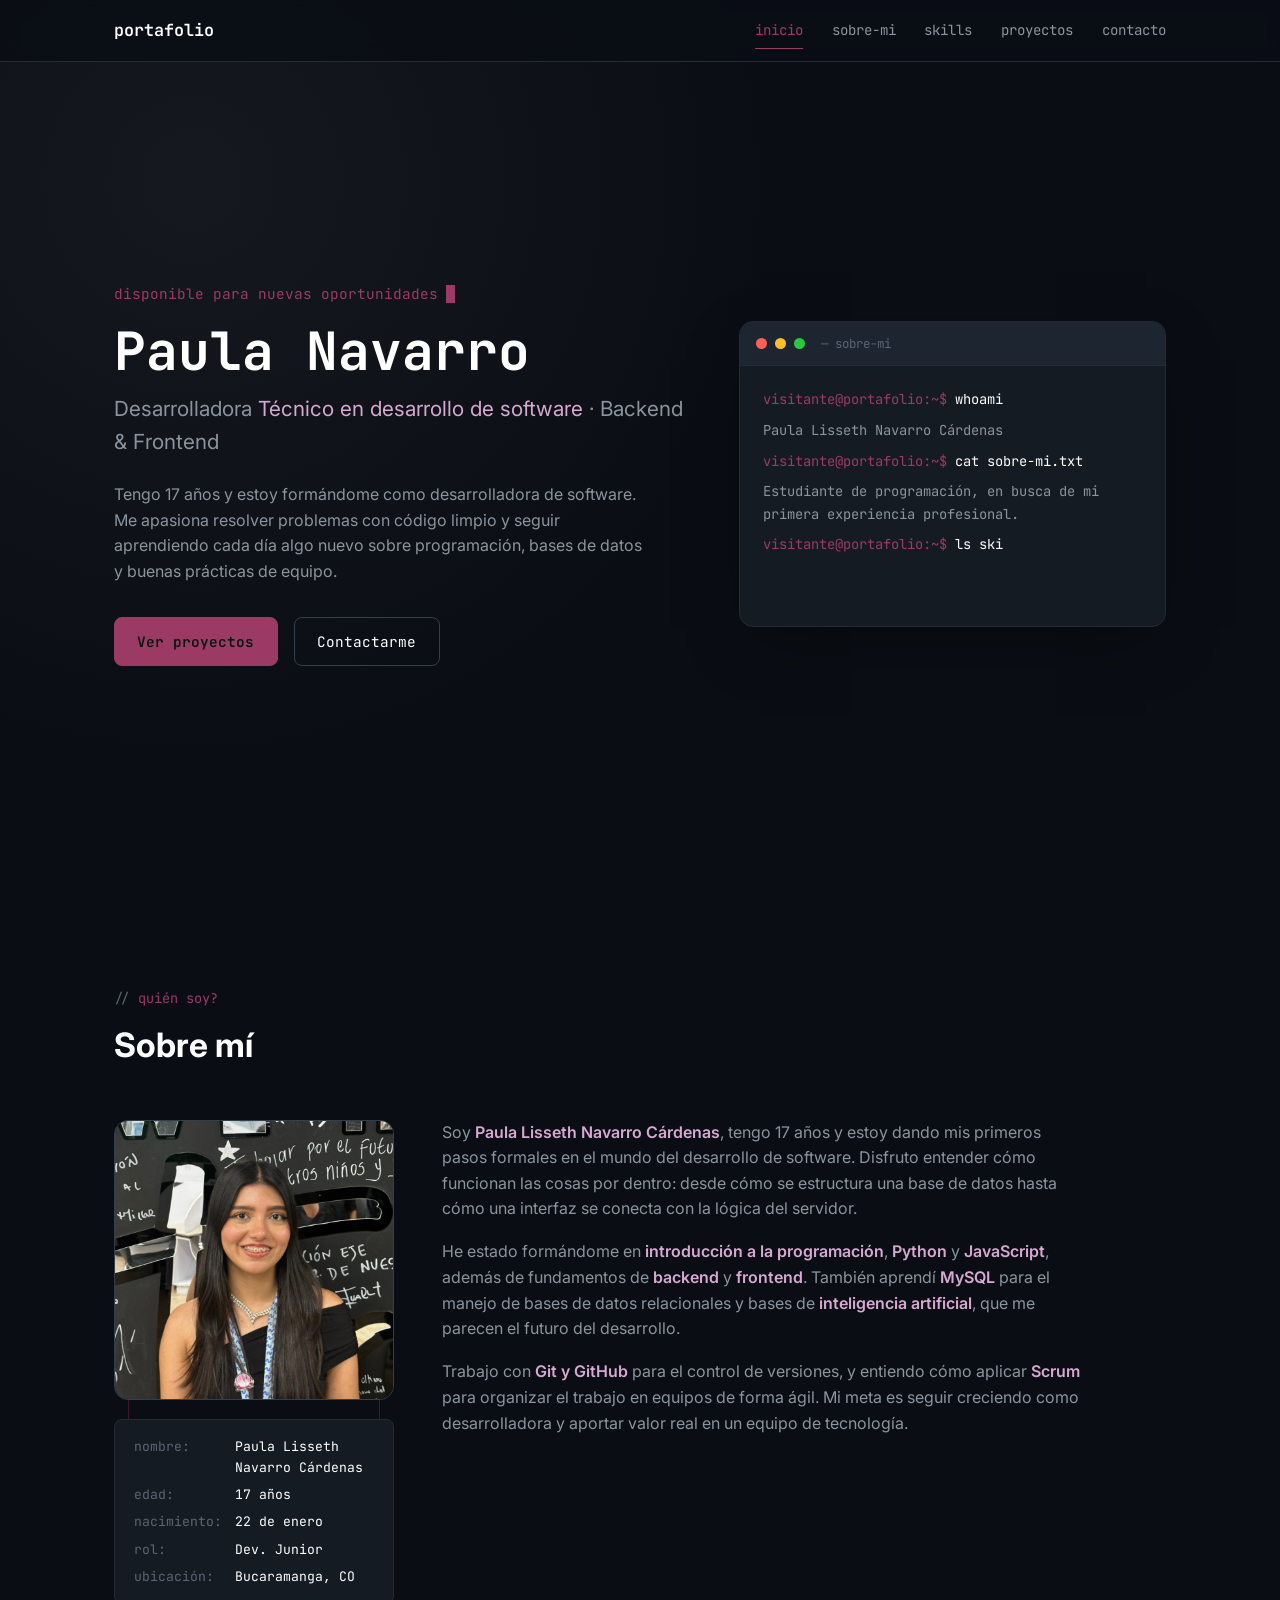
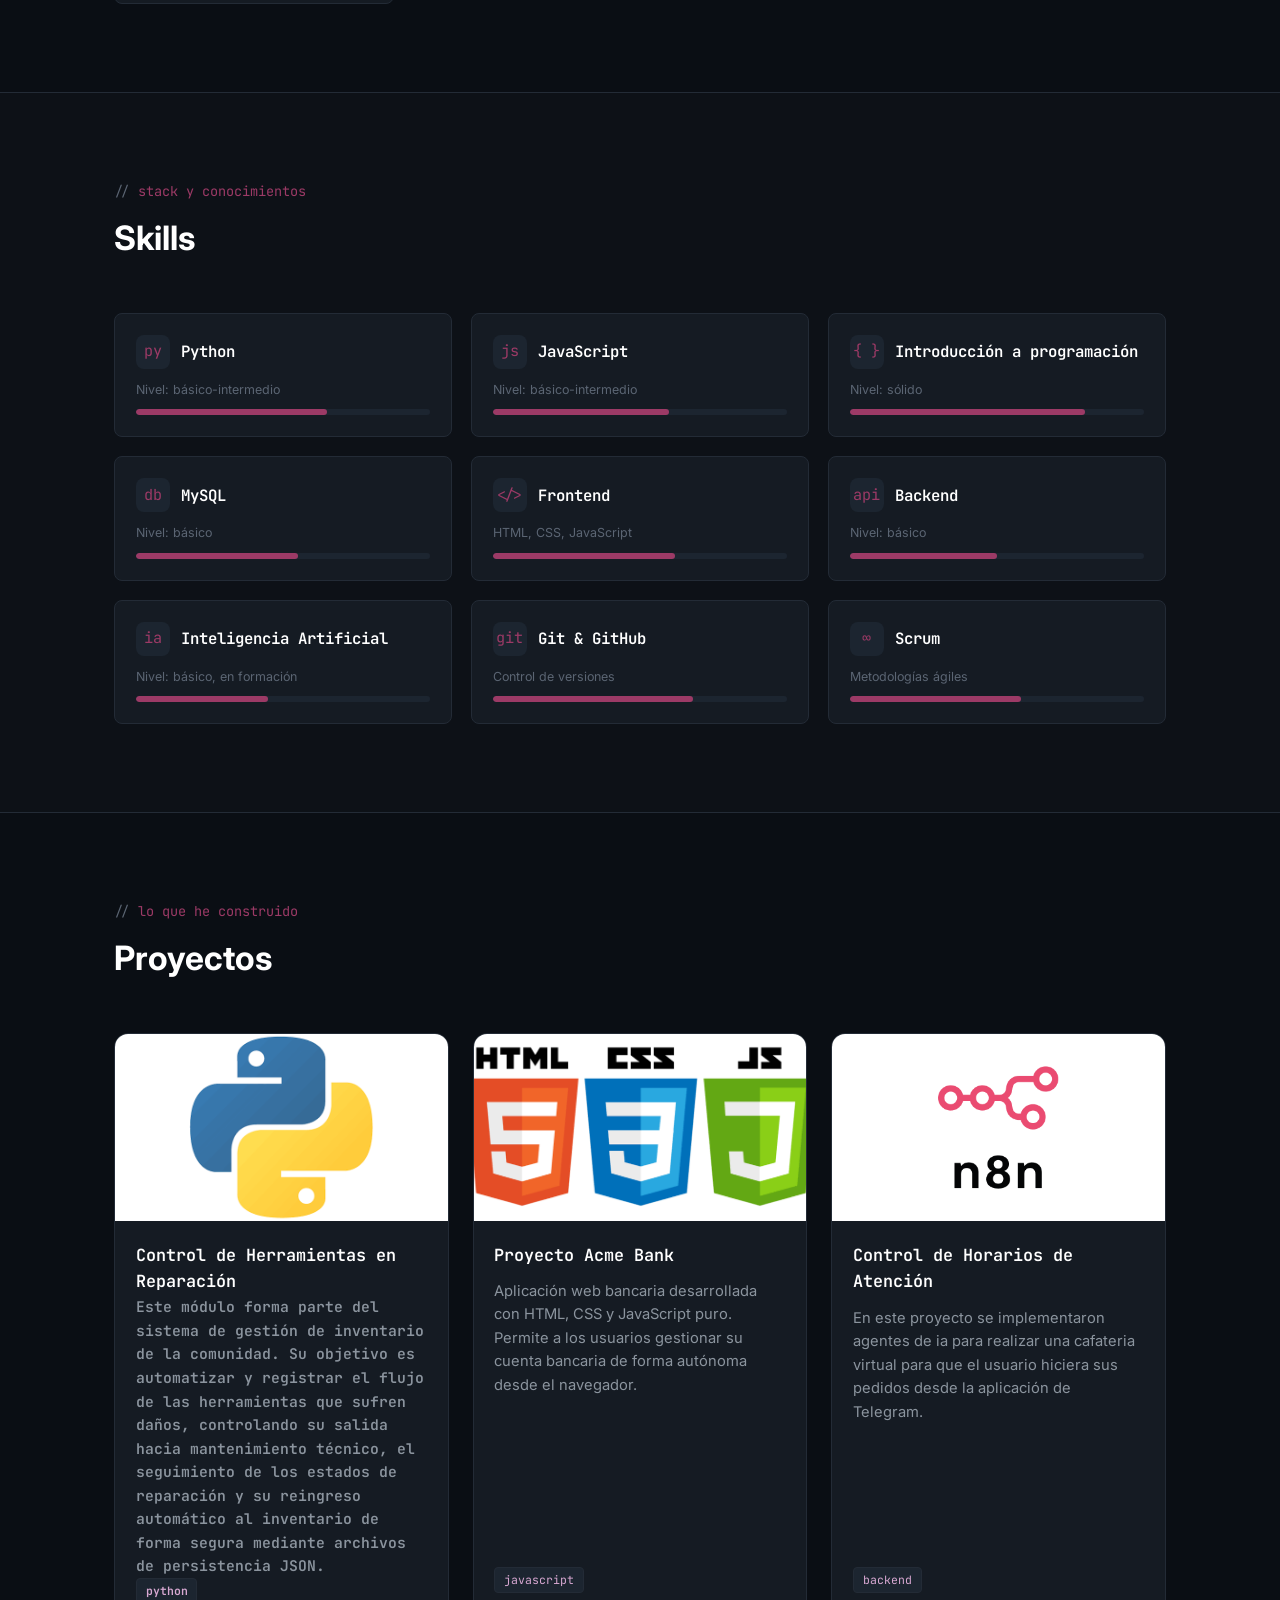
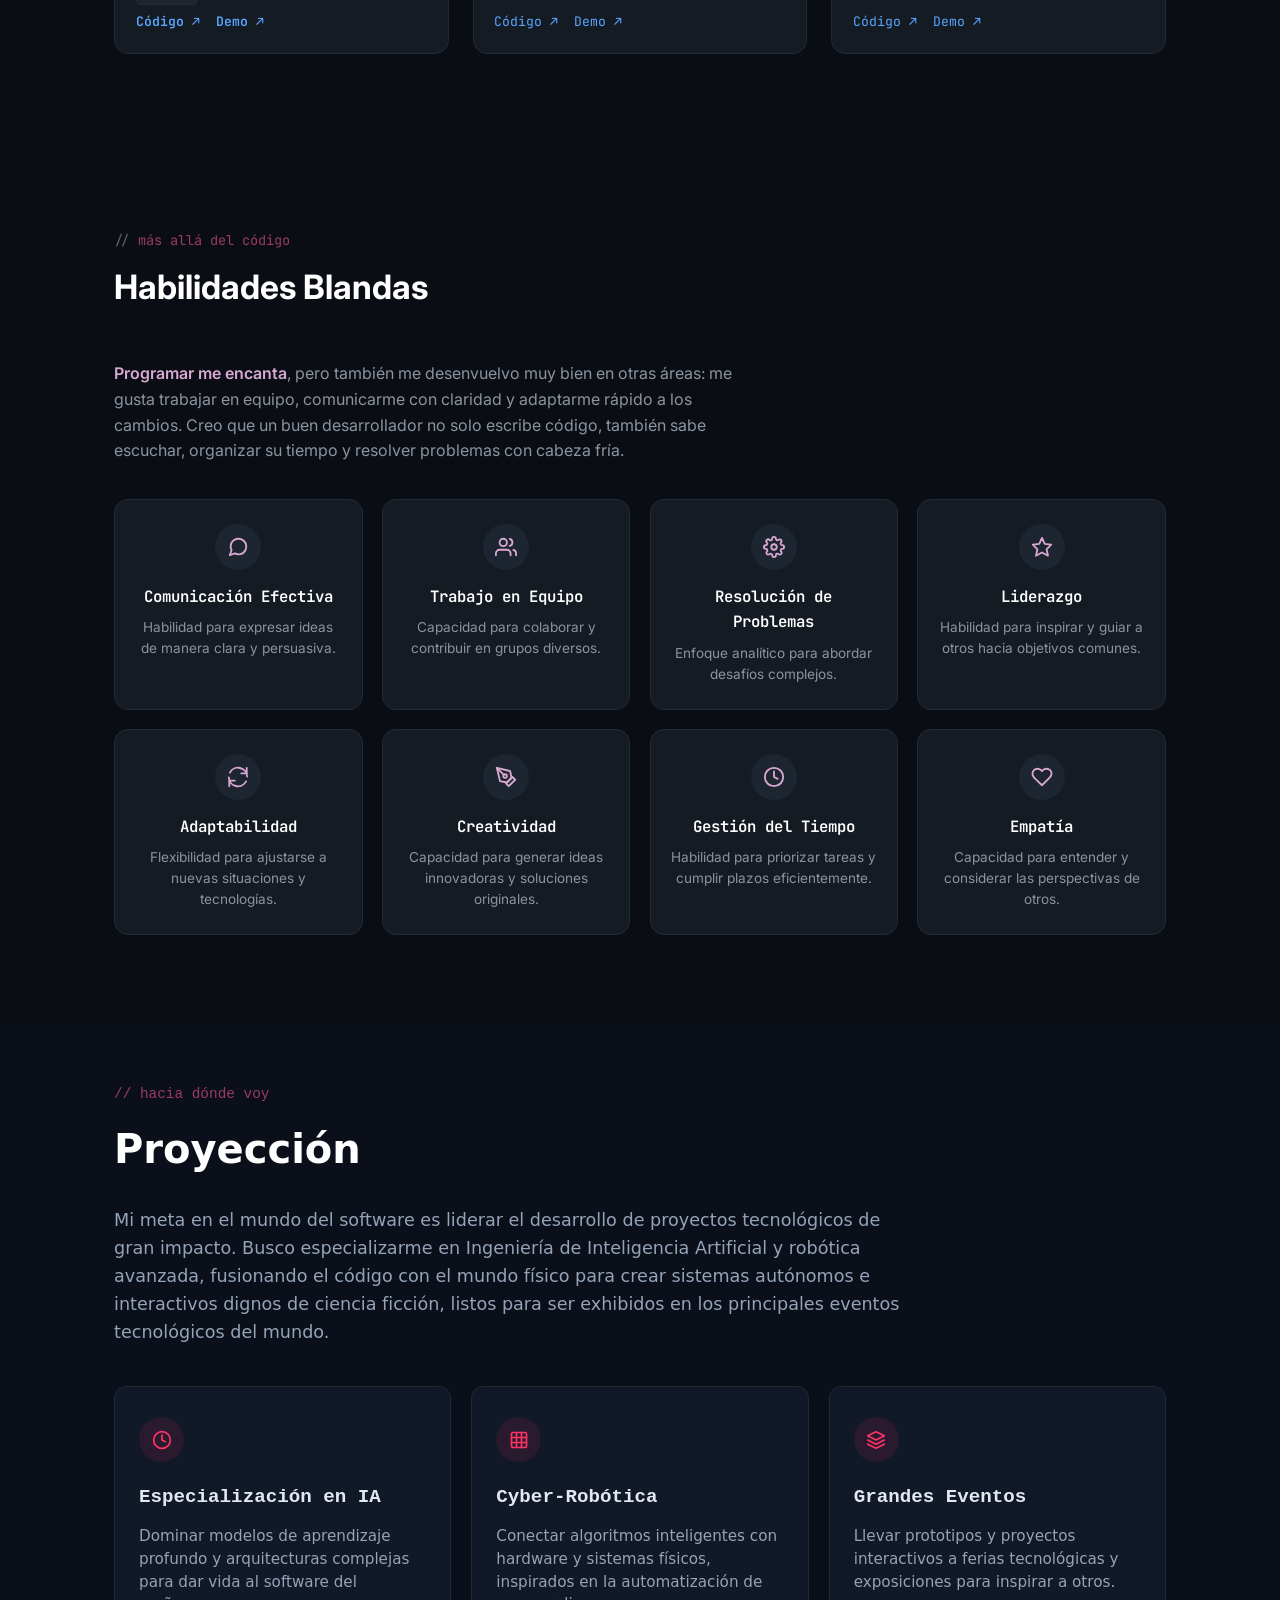
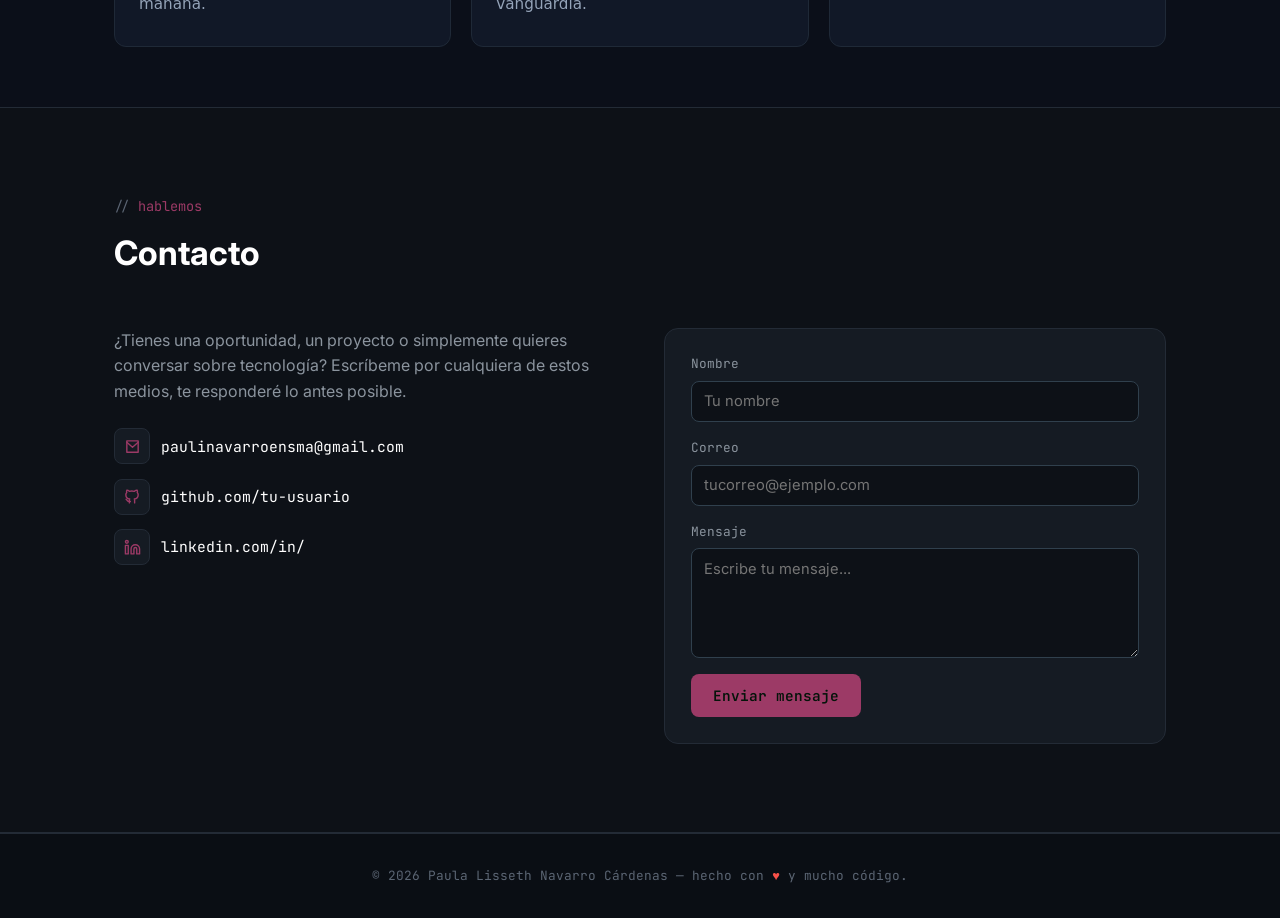
==== index.html @ e3e835d3 "Moviendo archivos a la verdadera raiz del repositorio" ====
<!DOCTYPE html>
<html lang="es">
<head>
  <meta charset="UTF-8" />
  <meta name="viewport" content="width=device-width, initial-scale=1.0" />
  <title>Paula Navarro | Portafolio de Desarrollo</title>
  <meta name="description" content="Portafolio profesional de Paula Lisseth Navarro Cárdenas, desarrolladora junior en formación: Python, JavaScript, backend, frontend, bases de datos y metodologías ágiles." />
  <link rel="stylesheet" href="style.css" />
  <script src="i.js" defer></script>


  <!-- Favicon simple en SVG (sin petición extra de red) -->
  <link rel="icon" href="data:image/svg+xml,svg xmlns=%22http://www.w3.org/2000/svg%22 viewBox=%220 0 100 100%22><rect width=%22100%22 height=%22100%22 rx=%2220%22 fill=%22%230d1117%22/><text x=%2250%22 y=%2266%22 font-size=%2255%22 text-anchor=%22middle%22 fill=%22%233fb950%22 font-family=%22monospace%22>&gt;_</text></svg>" />

  <!-- Tipografías: mono para "código", sans para texto largo -->
  <link rel="preconnect" href="https://fonts.googleapis.com">
  <link rel="preconnect" href="https://fonts.gstatic.com" crossorigin>
  <link href="https://fonts.googleapis.com/css2?family=Inter:wght@400;500;600&family=JetBrains+Mono:wght@400;500;600;700&display=swap" rel="stylesheet">

  <link rel="stylesheet" href="styles.css" />
</head>
<body>

  <!-- ============ HEADER / NAV ============ -->
  <header class="site-header">
    <nav class="nav" aria-label="Navegación principal">
      <a href="#inicio" class="nav__brand">
        <span>portafolio</span>
      </a>

      <button class="nav__toggle" aria-label="Abrir menú de navegación" aria-expanded="false">
        <span></span><span></span><span></span>
      </button>

      <ul class="nav__list">
        <li><a href="#inicio">inicio</a></li>
        <li><a href="#sobre-mi">sobre-mi</a></li>
        <li><a href="#skills">skills</a></li>
        <li><a href="#proyectos">proyectos</a></li>
        <li><a href="#contacto">contacto</a></li>
      </ul>
    </nav>
  </header>

  <main>
    <!-- ============ HERO ============ -->
    <section id="inicio" class="hero">
      <div class="container hero__grid">
        <div>
          <p class="hero__eyebrow">disponible para nuevas oportunidades <span class="blink" aria-hidden="true"></span></p>
          <h1 class="hero__name">Paula Navarro</h1>
          <p class="hero__role">Desarrolladora <span class="accent-text"> Técnico en desarrollo de software</span> · Backend &amp; Frontend</p>
          <p class="hero__desc">
            Tengo 17 años y estoy formándome como desarrolladora de software.
            Me apasiona resolver problemas con código limpio y seguir aprendiendo
            cada día algo nuevo sobre programación, bases de datos y buenas prácticas de equipo.
          </p>
          <div class="hero__cta">
            <a href="#proyectos" class="btn btn--primary">Ver proyectos</a>
            <a href="#contacto" class="btn btn--ghost">Contactarme</a>
          </div>
        </div>

        <div class="terminal" role="img" aria-label="Terminal animada mostrando un resumen de quién soy y mis habilidades">
          <div class="terminal__bar">
            <span class="terminal__dot terminal__dot--red"></span>
            <span class="terminal__dot terminal__dot--yellow"></span>
            <span class="terminal__dot terminal__dot--green"></span>
            <span class="terminal__title">— sobre-mi</span>
          </div>
          <div
            class="terminal__body"
            data-terminal-body
            data-name="Paula Lisseth Navarro Cárdenas"
            data-tagline="Estudiante de programación, en busca de mi primera experiencia profesional."
            data-skills="python · javascript · scrum · ia · git/github · mysql · backend · frontend"
          ><noscript><div class="terminal__line"><span class="terminal__prompt">visitante@portafolio:~$</span> whoami</div><div class="terminal__line terminal__output">Paula Lisseth Navarro Cárdenas, 17 años</div></noscript></div>
        </div>
      </div>
    </section>

    <!-- ============ SOBRE MÍ ============ -->
    <section id="sobre-mi" class="section">
      <div class="container">
        <div class="section__header reveal">
          <span class="section__tag">quién soy?</span>
          <h2 class="section__title">Sobre mí</h2>
        </div>

        <div class="about__grid reveal">
          <div class="about__photo-wrap">
            <div class="about__photo-frame" aria-hidden="true"></div>
            <img
              class="about__photo"
              src="Captura de pantalla 2026-06-27 212855.png"
              alt="Foto de perfil de Paula Lisseth Navarro Cárdenas"
              width="280"
              height="280"
              loading="lazy"
            />
            <div class="about__card">
              <dl>
                <dt>nombre:</dt><dd>Paula Lisseth Navarro Cárdenas</dd>
                <dt>edad:</dt><dd>17 años</dd>
                <dt>nacimiento:</dt><dd>22 de enero</dd>
                <dt>rol:</dt><dd>Dev. Junior</dd>
                <dt>ubicación:</dt><dd>Bucaramanga, CO</dd>
              </dl>
            </div>
          </div>

          <div class="about__text">
            <p>
              Soy <span class="about__highlight">Paula Lisseth Navarro Cárdenas</span>, tengo 17 años y estoy dando mis
              primeros pasos formales en el mundo del desarrollo de software. Disfruto entender cómo funcionan
              las cosas por dentro: desde cómo se estructura una base de datos hasta cómo una interfaz se conecta
              con la lógica del servidor.
            </p>
            <p>
              He estado formándome en <span class="about__highlight">introducción a la programación</span>,
              <span class="about__highlight">Python</span> y <span class="about__highlight">JavaScript</span>,
              además de fundamentos de <span class="about__highlight">backend</span> y
              <span class="about__highlight">frontend</span>. También aprendí <span class="about__highlight">MySQL</span>
              para el manejo de bases de datos relacionales y bases de
              <span class="about__highlight">inteligencia artificial</span>, que me parecen el futuro del desarrollo.
            </p>
            <p>
              Trabajo con <span class="about__highlight">Git y GitHub</span> para el control de versiones, y entiendo
              cómo aplicar <span class="about__highlight">Scrum</span> para organizar el trabajo en equipos de forma ágil.
              Mi meta es seguir creciendo como desarrolladora y aportar valor real en un equipo de tecnología.
            </p>
          </div>
        </div>
      </div>
    </section>

    <!-- ============ SKILLS ============ -->
    <section id="skills" class="section section--alt">
      <div class="container">
        <div class="section__header reveal">
          <span class="section__tag">stack y conocimientos</span>
          <h2 class="section__title">Skills</h2>
        </div>

        <div class="skills__grid reveal">

          <article class="skill-card">
            <div class="skill-card__head">
              <span class="skill-card__icon" aria-hidden="true">py</span>
              <span class="skill-card__name">Python</span>
            </div>
            <p class="skill-card__level">Nivel: básico-intermedio</p>
            <div class="skill-bar"><div class="skill-bar__fill" style="width: 65%;"></div></div>
          </article>

          <article class="skill-card">
            <div class="skill-card__head">
              <span class="skill-card__icon" aria-hidden="true">js</span>
              <span class="skill-card__name">JavaScript</span>
            </div>
            <p class="skill-card__level">Nivel: básico-intermedio</p>
            <div class="skill-bar"><div class="skill-bar__fill" style="width: 60%;"></div></div>
          </article>

          <article class="skill-card">
            <div class="skill-card__head">
              <span class="skill-card__icon" aria-hidden="true">{ }</span>
              <span class="skill-card__name">Introducción a programación</span>
            </div>
            <p class="skill-card__level">Nivel: sólido</p>
            <div class="skill-bar"><div class="skill-bar__fill" style="width: 80%;"></div></div>
          </article>

          <article class="skill-card">
            <div class="skill-card__head">
              <span class="skill-card__icon" aria-hidden="true">db</span>
              <span class="skill-card__name">MySQL</span>
            </div>
            <p class="skill-card__level">Nivel: básico</p>
            <div class="skill-bar"><div class="skill-bar__fill" style="width: 55%;"></div></div>
          </article>

          <article class="skill-card">
            <div class="skill-card__head">
              <span class="skill-card__icon" aria-hidden="true">&lt;/&gt;</span>
              <span class="skill-card__name">Frontend</span>
            </div>
            <p class="skill-card__level">HTML, CSS, JavaScript</p>
            <div class="skill-bar"><div class="skill-bar__fill" style="width: 62%;"></div></div>
          </article>

          <article class="skill-card">
            <div class="skill-card__head">
              <span class="skill-card__icon" aria-hidden="true">api</span>
              <span class="skill-card__name">Backend</span>
            </div>
            <p class="skill-card__level">Nivel: básico</p>
            <div class="skill-bar"><div class="skill-bar__fill" style="width: 50%;"></div></div>
          </article>

          <article class="skill-card">
            <div class="skill-card__head">
              <span class="skill-card__icon" aria-hidden="true">ia</span>
              <span class="skill-card__name">Inteligencia Artificial</span>
            </div>
            <p class="skill-card__level">Nivel: básico, en formación</p>
            <div class="skill-bar"><div class="skill-bar__fill" style="width: 45%;"></div></div>
          </article>

          <article class="skill-card">
            <div class="skill-card__head">
              <span class="skill-card__icon" aria-hidden="true">git</span>
              <span class="skill-card__name">Git &amp; GitHub</span>
            </div>
            <p class="skill-card__level">Control de versiones</p>
            <div class="skill-bar"><div class="skill-bar__fill" style="width: 68%;"></div></div>
          </article>

          <article class="skill-card">
            <div class="skill-card__head">
              <span class="skill-card__icon" aria-hidden="true">∞</span>
              <span class="skill-card__name">Scrum</span>
            </div>
            <p class="skill-card__level">Metodologías ágiles</p>
            <div class="skill-bar"><div class="skill-bar__fill" style="width: 58%;"></div></div>
          </article>

        </div>
      </div>
    </section>

    <!-- ============ PROYECTOS ============ -->
    <section id="proyectos" class="section">
      <div class="container">
        <div class="section__header reveal">
          <span class="section__tag">lo que he construido</span>
          <h2 class="section__title">Proyectos</h2>
        </div>

        <div class="projects__grid reveal">

          <article class="project-card">
            <div class="project-card__media">
              <img src="python.png" alt="Control de Herramientas en Reparación" loading="lazy" width="600" height="340" />
            </div>
            <div class="project-card__body">
              <h3 class="project-card__title">Control de Herramientas en Reparación 
              <p class="project-card__desc">
                Este módulo forma parte del sistema de gestión de inventario de la comunidad. Su objetivo es automatizar y registrar el flujo de las herramientas que sufren daños, controlando su salida hacia mantenimiento técnico, el seguimiento de los estados de reparación y su reingreso automático al inventario de forma segura mediante archivos de persistencia JSON.
              </p>
              <div class="project-card__tags">
                <span class="tag">python</span>
        
              </div>
              <div class="project-card__links">
                <a href="https://github.com/pau091/proyecto_python.git" target="_blank" rel="noopener">Código ↗</a>
                <a href="https://replit.com/join/ioxmqantwyiahoo-paulinavarroens" target="_blank" rel="noopener">Demo ↗</a>
        
              </div>
            </div>
          </article>

          <article class="project-card">
            <div class="project-card__media">
              <img src="html, js y css.png" alt="Proyecto Acme Bank" loading="lazy" width="600" height="340" />
            </div>
            <div class="project-card__body">
              <h3 class="project-card__title">Proyecto Acme Bank</h3>
              <p class="project-card__desc">
                Aplicación web bancaria desarrollada con HTML, CSS y JavaScript puro. Permite a los usuarios gestionar su cuenta bancaria de forma autónoma desde el navegador.
              </p>
              <div class="project-card__tags">
                <span class="tag">javascript</span>
        
              </div>
              <div class="project-card__links">
                <a href="https://github.com/Cristixn04/ACME-BANK-PROYECT.git" target="_blank" rel="noopener">Código ↗</a>
                <a href="https://pau091.github.io/EXAMENDATOSMOVILES_ACME_BANK/" target="_blank" rel="noopener">Demo ↗</a>
               
              </div>
            </div>
          </article>

          <article class="project-card">
            <div class="project-card__media">
              <img src="n8n_icon.png" alt="Control de Horarios de Atención " loading="lazy" width="600" height="340" />
            </div>
            <div class="project-card__body">
              <h3 class="project-card__title">Control de Horarios de Atención </h3>
              <p class="project-card__desc">
                En este proyecto se implementaron agentes de ia para realizar una cafateria virtual para que el usuario hiciera sus pedidos desde la aplicación de Telegram.
              </p>
              <div class="project-card__tags">
                <span class="tag">backend</span>
              </div>
              <div class="project-card__links">
                <a href="https://github.com/pau091/proyecto_n8n.git" target="_blank" rel="noopener">Código ↗</a>
                <a href="https://ibb.co/qTsHBFG" target="_blank" rel="noopener">Demo ↗</a>
                
              </div>
            </div>
          </article>

        </div>
      </div>
    </section>



    <!-- ============ HABILIDADES BLANDAS ============ -->
<section id="habilidades-blandas" class="section">
  <div class="container">
    <div class="section__header reveal">
      <span class="section__tag">más allá del código</span>
      <h2 class="section__title">Habilidades Blandas</h2>
    </div>

    <p class="softskills__intro reveal">
      <span class="about__highlight">Programar me encanta</span>, pero también me desenvuelvo muy bien en otras áreas:
      me gusta trabajar en equipo, comunicarme con claridad y adaptarme rápido a los cambios.
      Creo que un buen desarrollador no solo escribe código, también sabe escuchar, organizar su tiempo y resolver problemas con cabeza fría.
    </p>

    <div class="softskills__grid reveal">

      <article class="softskill-card">
        <div class="softskill-card__icon" aria-hidden="true">
          <svg viewBox="0 0 24 24" fill="none" stroke-width="2" stroke-linecap="round" stroke-linejoin="round"><path d="M21 11.5a8.4 8.4 0 0 1-1 4 8.5 8.5 0 0 1-7.5 4.5 8.4 8.4 0 0 1-4-1L3 21l2-5.5a8.4 8.4 0 0 1-1-4 8.5 8.5 0 0 1 4.5-7.5 8.4 8.4 0 0 1 4-1h.5a8.5 8.5 0 0 1 8 8v.5z"/></svg>
        </div>
        <h3 class="softskill-card__name">Comunicación Efectiva</h3>
        <p class="softskill-card__desc">Habilidad para expresar ideas de manera clara y persuasiva.</p>
      </article>

      <article class="softskill-card">
        <div class="softskill-card__icon" aria-hidden="true">
          <svg viewBox="0 0 24 24" fill="none" stroke-width="2" stroke-linecap="round" stroke-linejoin="round"><path d="M17 21v-2a4 4 0 0 0-4-4H5a4 4 0 0 0-4 4v2"/><circle cx="9" cy="7" r="4"/><path d="M23 21v-2a4 4 0 0 0-3-3.87"/><path d="M16 3.13a4 4 0 0 1 0 7.75"/></svg>
        </div>
        <h3 class="softskill-card__name">Trabajo en Equipo</h3>
        <p class="softskill-card__desc">Capacidad para colaborar y contribuir en grupos diversos.</p>
      </article>

      <article class="softskill-card">
        <div class="softskill-card__icon" aria-hidden="true">
          <svg viewBox="0 0 24 24" fill="none" stroke-width="2" stroke-linecap="round" stroke-linejoin="round"><circle cx="12" cy="12" r="3"/><path d="M19.4 15a1.65 1.65 0 0 0 .33 1.82l.06.06a2 2 0 1 1-2.83 2.83l-.06-.06a1.65 1.65 0 0 0-1.82-.33 1.65 1.65 0 0 0-1 1.51V21a2 2 0 0 1-4 0v-.09A1.65 1.65 0 0 0 9 19.4a1.65 1.65 0 0 0-1.82.33l-.06.06a2 2 0 1 1-2.83-2.83l.06-.06a1.65 1.65 0 0 0 .33-1.82 1.65 1.65 0 0 0-1.51-1H3a2 2 0 0 1 0-4h.09A1.65 1.65 0 0 0 4.6 9a1.65 1.65 0 0 0-.33-1.82l-.06-.06a2 2 0 1 1 2.83-2.83l.06.06a1.65 1.65 0 0 0 1.82.33H9a1.65 1.65 0 0 0 1-1.51V3a2 2 0 0 1 4 0v.09a1.65 1.65 0 0 0 1 1.51 1.65 1.65 0 0 0 1.82-.33l.06-.06a2 2 0 1 1 2.83 2.83l-.06.06a1.65 1.65 0 0 0-.33 1.82V9a1.65 1.65 0 0 0 1.51 1H21a2 2 0 0 1 0 4h-.09a1.65 1.65 0 0 0-1.51 1z"/></svg>
        </div>
        <h3 class="softskill-card__name">Resolución de Problemas</h3>
        <p class="softskill-card__desc">Enfoque analítico para abordar desafíos complejos.</p>
      </article>

      <article class="softskill-card">
        <div class="softskill-card__icon" aria-hidden="true">
          <svg viewBox="0 0 24 24" fill="none" stroke-width="2" stroke-linecap="round" stroke-linejoin="round"><path d="M12 2l3 6.5 7 1-5 5 1.5 7-6.5-3.5-6.5 3.5 1.5-7-5-5 7-1z"/></svg>
        </div>
        <h3 class="softskill-card__name">Liderazgo</h3>
        <p class="softskill-card__desc">Habilidad para inspirar y guiar a otros hacia objetivos comunes.</p>
      </article>

      <article class="softskill-card">
        <div class="softskill-card__icon" aria-hidden="true">
          <svg viewBox="0 0 24 24" fill="none" stroke-width="2" stroke-linecap="round" stroke-linejoin="round"><path d="M21.5 2v6h-6M2.5 22v-6h6"/><path d="M22 11.5A10 10 0 0 0 3.2 7.2M2 12.5a10 10 0 0 0 18.8 4.3"/></svg>
        </div>
        <h3 class="softskill-card__name">Adaptabilidad</h3>
        <p class="softskill-card__desc">Flexibilidad para ajustarse a nuevas situaciones y tecnologías.</p>
      </article>

      <article class="softskill-card">
        <div class="softskill-card__icon" aria-hidden="true">
          <svg viewBox="0 0 24 24" fill="none" stroke-width="2" stroke-linecap="round" stroke-linejoin="round"><path d="M12 19l7-7 3 3-7 7-3-3z"/><path d="M18 13l-1.5-7.5L2 2l3.5 14.5L13 18l5-5z"/><path d="M2 2l7.586 7.586"/><circle cx="11" cy="11" r="2"/></svg>
        </div>
        <h3 class="softskill-card__name">Creatividad</h3>
        <p class="softskill-card__desc">Capacidad para generar ideas innovadoras y soluciones originales.</p>
      </article>

      <article class="softskill-card">
        <div class="softskill-card__icon" aria-hidden="true">
          <svg viewBox="0 0 24 24" fill="none" stroke-width="2" stroke-linecap="round" stroke-linejoin="round"><circle cx="12" cy="12" r="10"/><path d="M12 6v6l4 2"/></svg>
        </div>
        <h3 class="softskill-card__name">Gestión del Tiempo</h3>
        <p class="softskill-card__desc">Habilidad para priorizar tareas y cumplir plazos eficientemente.</p>
      </article>

      <article class="softskill-card">
        <div class="softskill-card__icon" aria-hidden="true">
          <svg viewBox="0 0 24 24" fill="none" stroke-width="2" stroke-linecap="round" stroke-linejoin="round"><path d="M20.8 4.6a5.5 5.5 0 0 0-7.8 0L12 5.7l-1-1.1a5.5 5.5 0 0 0-7.8 7.8l1 1.1L12 21l7.8-7.8 1-1a5.5 5.5 0 0 0 0-7.8z"/></svg>
        </div>
        <h3 class="softskill-card__name">Empatía</h3>
        <p class="softskill-card__desc">Capacidad para entender y considerar las perspectivas de otros.</p>
      </article>

    </div>
  </div>
</section>

<!-- ============ MI PROYECCION ============ -->


<section id="proyeccion" class="proyeccion-section">
    <div class="container">
        <p class="section-subtitle">// hacia dónde voy</p>
        <h2 class="section-title">Proyección</h2>
        
        <p class="proyeccion-description">
            Mi meta en el mundo del software es liderar el desarrollo de proyectos tecnológicos de gran impacto. 
            Busco especializarme en <span class="highlight-text">Ingeniería de Inteligencia Artificial</span> y robótica avanzada, fusionando 
            el código con el mundo físico para crear sistemas autónomos e interactivos dignos de ciencia ficción, listos 
            para ser exhibidos en los principales eventos tecnológicos del mundo.
        </p>

        <div class="proyeccion-grid">
            <div class="proyeccion-card">
                <div class="card-icon">
                    <svg xmlns="http://www.w3.org/2000/svg" width="20" height="20" viewBox="0 0 24 24" fill="none" stroke="currentColor" stroke-width="2" stroke-linecap="round" stroke-linejoin="round"><circle cx="12" cy="12" r="10"></circle><polyline points="12 6 12 12 16 14"></polyline></svg>
                </div>
                <h3>Especialización en IA</h3>
                <p>Dominar modelos de aprendizaje profundo y arquitecturas complejas para dar vida al software del mañana.</p>
            </div>

            <div class="proyeccion-card">
                <div class="card-icon">
                    <svg xmlns="http://www.w3.org/2000/svg" width="20" height="20" viewBox="0 0 24 24" fill="none" stroke="currentColor" stroke-width="2" stroke-linecap="round" stroke-linejoin="round"><rect x="3" y="3" width="18" height="18" rx="2" ry="2"></rect><line x1="9" y1="3" x2="9" y2="21"></line><line x1="15" y1="3" x2="15" y2="21"></line><line x1="3" y1="9" x2="21" y2="9"></line><line x1="3" y1="15" x2="21" y2="15"></line></svg>
                </div>
                <h3>Cyber-Robótica</h3>
                <p>Conectar algoritmos inteligentes con hardware y sistemas físicos, inspirados en la automatización de vanguardia.</p>
            </div>

            <div class="proyeccion-card">
                <div class="card-icon">
                    <svg xmlns="http://www.w3.org/2000/svg" width="20" height="20" viewBox="0 0 24 24" fill="none" stroke="currentColor" stroke-width="2" stroke-linecap="round" stroke-linejoin="round"><polygon points="12 2 2 7 12 12 22 7 12 2"></polygon><polyline points="2 17 12 22 22 17"></polyline><polyline points="2 12 12 17 22 12"></polyline></svg>
                </div>
                <h3>Grandes Eventos</h3>
                <p>Llevar prototipos y proyectos interactivos a ferias tecnológicas y exposiciones para inspirar a otros.</p>
            </div>
        </div>
    </div>
</section>

    <!-- ============ CONTACTO ============ -->
    <section id="contacto" class="section section--alt">
      <div class="container">
        <div class="section__header reveal">
          <span class="section__tag">hablemos</span>
          <h2 class="section__title">Contacto</h2>
        </div>

        <div class="contact__grid reveal">
          <div class="contact__intro">
            <p>
              ¿Tienes una oportunidad, un proyecto o simplemente quieres conversar sobre tecnología?
              Escríbeme por cualquiera de estos medios, te responderé lo antes posible.
            </p>

            <ul class="contact__list">
              <li>
                <a href="mailto:paulinavarroensma@gmail.com">
                  <span class="contact__icon" aria-hidden="true">
                    <svg viewBox="0 0 24 24" fill="none" stroke-width="2" stroke-linecap="round" stroke-linejoin="round"><path d="M4 4h16v16H4z"/><path d="m4 6 8 7 8-7"/></svg>
                  </span>
                  paulinavarroensma@gmail.com
                </a>
              </li>
              <li>
                <a href="https://github.com/pau091" target="_blank" rel="noopener">
                  <span class="contact__icon" aria-hidden="true">
                    <svg viewBox="0 0 24 24" fill="none" stroke-width="2" stroke-linecap="round" stroke-linejoin="round"><path d="M9 19c-4.3 1.4-4.3-2.5-6-3m12 5v-3.5c0-1 .1-1.4-.5-2 2.8-.3 5.5-1.4 5.5-6a4.6 4.6 0 0 0-1.3-3.2 4.2 4.2 0 0 0-.1-3.2s-1.3-.4-4.1 1.6a13.4 13.4 0 0 0-7 0C5.3 2.7 4 3.1 4 3.1a4.2 4.2 0 0 0-.1 3.2A4.6 4.6 0 0 0 2.6 9.5c0 4.6 2.7 5.7 5.5 6-.6.6-.6 1.2-.5 2V21"/></svg>
                  </span>
                  github.com/tu-usuario
                </a>
              </li>
              <li>
                <a href="https://www.linkedin.com/in/pau-undefined-a47960419/" target="_blank" rel="noopener">
                  <span class="contact__icon" aria-hidden="true">
                    <svg viewBox="0 0 24 24" fill="none" stroke-width="2" stroke-linecap="round" stroke-linejoin="round"><path d="M16 8a6 6 0 0 1 6 6v7h-4v-7a2 2 0 0 0-4 0v7h-4v-7a6 6 0 0 1 6-6z"/><rect x="2" y="9" width="4" height="12"/><circle cx="4" cy="4" r="2"/></svg>
                  </span>
                  linkedin.com/in/
                </a>
              </li>
            </ul>
          </div>

          <form class="contact-form" aria-label="Formulario de contacto">
            <div class="form-group">
              <label for="name">Nombre</label>
              <input type="text" id="name" name="name" placeholder="Tu nombre" required />
            </div>
            <div class="form-group">
              <label for="email">Correo</label>
              <input type="email" id="email" name="email" placeholder="tucorreo@ejemplo.com" required />
            </div>
            <div class="form-group">
              <label for="message">Mensaje</label>
              <textarea id="message" name="message" placeholder="Escribe tu mensaje..." required></textarea>
            </div>
            <button type="submit" class="btn btn--primary">Enviar mensaje</button>
          </form>
        </div>
      </div>
    </section>
  </main>

  <footer class="site-footer">
    <p>© <span data-year></span> Paula Lisseth Navarro Cárdenas — hecho con <span class="heart">♥</span> y mucho código.</p>
  </footer>

  <button class="back-to-top" aria-label="Volver arriba">
    <svg viewBox="0 0 24 24" width="20" height="20" fill="none" stroke="currentColor" stroke-width="2" stroke-linecap="round" stroke-linejoin="round"><path d="M12 19V5M5 12l7-7 7 7"/></svg>
  </button>

  <script src="main.js"></script>
</body>
</html>
---- style.css ----
/* =========================================================
   PORTAFOLIO - Estilo Terminal / Tech (Dark)
   ========================================================= */

:root {
  /* Paleta principal */
  --bg-0: #0a0e14;          /* fondo general */
  --bg-1: #0d1117;          /* fondo secciones */
  --bg-2: #151b23;          /* tarjetas */
  --bg-3: #1c2530;          /* tarjetas hover / inputs */
  --border: #232b36;
  --border-strong: #30404d;

  --text-primary: #ffffff;
  --text-secondary: #8b949e;
  --text-muted: #5b6573;

  --accent: #9c3a66;        /* verde terminal (atenuado) */
  --accent-soft: #92235366;
  --accent-2: #d8a8d2;      /* ámbar para detalles / hover */
  --accent-blue: #58a6ff;   /* enlaces */
  --danger: #f85149;

  --radius: 8px;
  --radius-lg: 14px;
  --max-width: 1100px;

  --font-mono: 'JetBrains Mono', 'Fira Code', monospace;
  --font-sans: 'Inter', system-ui, sans-serif;

  --transition: 200ms ease;
}

/* ---------- Reset básico ---------- */
* {
  margin: 0;
  padding: 0;
  box-sizing: border-box;
}

html {
  scroll-behavior: smooth;
  font-size: 16px;
}

body {
  background-color: var(--bg-0);
  color: var(--text-primary);
  font-family: var(--font-sans);
  line-height: 1.6;
  -webkit-font-smoothing: antialiased;
}

img {
  max-width: 100%;
  display: block;
}

a {
  color: inherit;
  text-decoration: none;
}

ul {
  list-style: none;
}

section {
  scroll-margin-top: 76px;
}

.container {
  max-width: var(--max-width);
  margin: 0 auto;
  padding: 0 1.5rem;
}

/* Foco visible para accesibilidad */
a:focus-visible,
button:focus-visible {
  outline: 2px solid var(--accent);
  outline-offset: 3px;
  border-radius: 4px;
}

/* Respeta preferencia de movimiento reducido */
@media (prefers-reduced-motion: reduce) {
  *, *::before, *::after {
    animation-duration: 0.01ms !important;
    animation-iteration-count: 1 !important;
    transition-duration: 0.01ms !important;
    scroll-behavior: auto !important;
  }
}

/* =========================================================
   HEADER / NAV
   ========================================================= */
.site-header {
  position: fixed;
  top: 0;
  left: 0;
  right: 0;
  z-index: 100;
  background-color: rgba(10, 14, 20, 0.85);
  backdrop-filter: blur(8px);
  border-bottom: 1px solid var(--border);
}

.nav {
  display: flex;
  align-items: center;
  justify-content: space-between;
  padding: 0.9rem 1.5rem;
  max-width: var(--max-width);
  margin: 0 auto;
}

.nav__brand {
  font-family: var(--font-mono);
  font-weight: 600;
  font-size: 1.05rem;
  color: var(--text-primary);
  display: flex;
  align-items: center;
  gap: 0.4rem;
}

.nav__brand .dot {
  color: var(--accent);
}

.nav__toggle {
  display: none;
  flex-direction: column;
  justify-content: center;
  gap: 5px;
  width: 38px;
  height: 38px;
  background: transparent;
  border: 1px solid var(--border-strong);
  border-radius: var(--radius);
  cursor: pointer;
}

.nav__toggle span {
  display: block;
  height: 2px;
  width: 18px;
  margin: 0 auto;
  background-color: var(--text-primary);
  transition: var(--transition);
}

.nav__list {
  display: flex;
  gap: 1.8rem;
  font-family: var(--font-mono);
  font-size: 0.88rem;
}

.nav__list li {
  display: flex;
}

.nav__list a {
  color: var(--text-secondary);
  position: relative;
  padding: 0.3rem 0;
  transition: color var(--transition);
}

.nav__list a::after {
  content: '';
  position: absolute;
  left: 0;
  bottom: -2px;
  width: 100%;
  height: 1px;
  background-color: var(--accent);
  transform: scaleX(0);
  transform-origin: left;
  transition: transform 250ms ease;
}

.nav__list a:hover::after,
.nav__list a:focus-visible::after,
.nav__list a.is-active::after {
  transform: scaleX(1);
}

.nav__list a:hover,
.nav__list a:focus-visible {
  color: var(--accent);
}

.nav__list a.is-active {
  color: var(--accent);
}

/* =========================================================
   HERO
   ========================================================= */
.hero {
  min-height: 100vh;
  display: flex;
  align-items: center;
  padding: 7rem 0 4rem;
  background:
    radial-gradient(circle at 15% 20%, rgba(202, 206, 202, 0.06), transparent 45%),
    var(--bg-0);
}

.hero__grid {
  display: grid;
  grid-template-columns: 1.15fr 0.85fr;
  gap: 3rem;
  align-items: center;
}

.hero__eyebrow {
  font-family: var(--font-mono);
  color: var(--accent);
  font-size: 0.9rem;
  margin-bottom: 1rem;
  display: flex;
  align-items: center;
  gap: 0.5rem;
}

.hero__eyebrow .blink {
  display: inline-block;
  width: 9px;
  height: 18px;
  background-color: var(--accent);
  animation: blink 1.1s steps(1) infinite;
}

@keyframes blink {
  50% { opacity: 0; }
}

.hero__name {
  font-family: var(--font-mono);
  font-size: clamp(2.1rem, 5vw, 3.3rem);
  font-weight: 700;
  line-height: 1.15;
  margin-bottom: 0.6rem;
  color: #fff;
}

.hero__role {
  font-size: clamp(1.05rem, 2vw, 1.3rem);
  color: var(--text-secondary);
  margin-bottom: 1.5rem;
}

.hero__role .accent-text {
  color: var(--accent-2);
}

.hero__desc {
  color: var(--text-secondary);
  max-width: 540px;
  margin-bottom: 2rem;
}

.hero__cta {
  display: flex;
  gap: 1rem;
  flex-wrap: wrap;
}

.btn {
  font-family: var(--font-mono);
  font-size: 0.9rem;
  padding: 0.75rem 1.4rem;
  border-radius: var(--radius);
  border: 1px solid var(--border-strong);
  cursor: pointer;
  transition: all var(--transition);
  display: inline-flex;
  align-items: center;
  gap: 0.5rem;
  position: relative;
  overflow: hidden;
  isolation: isolate;
}

.btn::before {
  content: '';
  position: absolute;
  inset: 0;
  background: linear-gradient(120deg, transparent, rgba(255, 255, 255, 0.18), transparent);
  transform: translateX(-100%);
  transition: transform 500ms ease;
  z-index: -1;
}

.btn:hover::before {
  transform: translateX(100%);
}

.btn--primary {
  background-color: var(--accent);
  color: #04140a;
  border-color: var(--accent);
  font-weight: 600;
}

.btn--primary:hover {
  background-color: #962e6b;
  transform: translateY(-2px);
}

.btn--ghost {
  background-color: transparent;
  color: var(--text-primary);
}

.btn--ghost:hover {
  border-color: var(--accent);
  color: var(--accent);
  transform: translateY(-2px);
}

/* Terminal visual del hero */
.terminal {
  background-color: var(--bg-2);
  border: 1px solid var(--border);
  border-radius: var(--radius-lg);
  overflow: hidden;
  box-shadow: 0 20px 60px -20px rgba(0, 0, 0, 0.6);
}

.terminal__bar {
  display: flex;
  align-items: center;
  gap: 0.5rem;
  padding: 0.7rem 1rem;
  background-color: var(--bg-3);
  border-bottom: 1px solid var(--border);
}

.terminal__dot {
  width: 11px;
  height: 11px;
  border-radius: 50%;
}

.terminal__dot--red { background-color: #ff5f56; }
.terminal__dot--yellow { background-color: #ffbd2e; }
.terminal__dot--green { background-color: #27c93f; }

.terminal__title {
  margin-left: 0.5rem;
  font-family: var(--font-mono);
  font-size: 0.78rem;
  color: var(--text-muted);
}

.terminal__body {
  padding: 1.4rem;
  font-family: var(--font-mono);
  font-size: 0.86rem;
  min-height: 260px;
}

.terminal__line {
  margin-bottom: 0.55rem;
  white-space: pre-wrap;
  word-break: break-word;
}

.terminal__prompt {
  color: var(--accent);
  margin-right: 0.5rem;
}

.terminal__output {
  color: var(--text-secondary);
}

.terminal__cursor {
  display: inline-block;
  width: 8px;
  height: 1em;
  background-color: var(--accent);
  vertical-align: text-bottom;
  animation: blink 1s steps(1) infinite;
}

/* =========================================================
   SECCIONES GENERALES
   ========================================================= */
.section {
  padding: 5.5rem 0;
}

.section--alt {
  background-color: var(--bg-1);
  border-top: 1px solid var(--border);
  border-bottom: 1px solid var(--border);
}

.section__header {
  margin-bottom: 3rem;
}

.section__tag {
  font-family: var(--font-mono);
  color: var(--accent);
  font-size: 0.85rem;
  margin-bottom: 0.5rem;
  display: block;
}

.section__tag::before {
  content: '// ';
  color: var(--text-muted);
}

.section__title {
  font-size: clamp(1.6rem, 3vw, 2.1rem);
  font-weight: 700;
  color: #fff;
}

/* =========================================================
   SOBRE MÍ
   ========================================================= */
.about__grid {
  display: grid;
  grid-template-columns: 280px 1fr;
  gap: 3rem;
  align-items: start;
}

.about__photo-wrap {
  position: relative;
}

.about__photo {
  width: 100%;
  aspect-ratio: 1 / 1;
  border-radius: var(--radius-lg);
  object-fit: cover;
  border: 1px solid var(--border-strong);
  background-color: var(--bg-2);
  transition: border-color var(--transition), transform var(--transition);
}

.about__photo-wrap:hover .about__photo {
  border-color: var(--accent);
  transform: translateY(-3px);
}

.about__photo-frame {
  position: absolute;
  inset: 14px;
  border: 1px solid var(--accent-soft);
  border-radius: var(--radius-lg);
  pointer-events: none;
  z-index: -1;
  top: 14px;
  left: 14px;
}

.about__card {
  margin-top: 1.2rem;
  background-color: var(--bg-2);
  border: 1px solid var(--border);
  border-radius: var(--radius);
  padding: 1rem 1.2rem;
  font-family: var(--font-mono);
  font-size: 0.82rem;
}

.about__card dl {
  display: grid;
  grid-template-columns: auto 1fr;
  gap: 0.4rem 0.8rem;
}

.about__card dt {
  color: var(--text-muted);
}

.about__card dd {
  color: var(--text-primary);
}

.about__text p {
  color: var(--text-secondary);
  margin-bottom: 1.1rem;
  max-width: 640px;
}

.about__text p:last-child {
  margin-bottom: 0;
}

.about__highlight {
  color: var(--accent-2);
  font-weight: 600;
}

/* =========================================================
   SKILLS
   ========================================================= */
.skills__grid {
  display: grid;
  grid-template-columns: repeat(auto-fit, minmax(250px, 1fr));
  gap: 1.2rem;
}

.skill-card {
  background-color: var(--bg-2);
  border: 1px solid var(--border);
  border-radius: var(--radius);
  padding: 1.3rem;
  transition: border-color var(--transition), transform var(--transition), box-shadow var(--transition);
}

.skill-card:hover {
  border-color: var(--accent-soft);
  transform: translateY(-5px);
  box-shadow: 0 12px 24px -12px rgba(63, 185, 80, 0.25);
}

.skill-card:hover .skill-card__icon {
  background-color: var(--accent);
  color: #04140a;
  transform: scale(1.08) rotate(-4deg);
}

.skill-card:hover .skill-bar__fill {
  filter: brightness(1.25);
}

.skill-card__icon {
  font-family: var(--font-mono);
  font-size: 0.95rem;
  width: 34px;
  height: 34px;
  flex-shrink: 0;
  display: flex;
  align-items: center;
  justify-content: center;
  background-color: var(--bg-3);
  border-radius: var(--radius);
  color: var(--accent);
  transition: transform var(--transition), background-color var(--transition), color var(--transition);
}

.skill-card__head {
  display: flex;
  align-items: center;
  gap: 0.7rem;
  margin-bottom: 0.7rem;
}

.skill-card__name {
  font-family: var(--font-mono);
  font-weight: 600;
  font-size: 0.98rem;
  color: var(--text-primary);
}

.skill-card__level {
  font-size: 0.78rem;
  color: var(--text-muted);
  margin-bottom: 0.6rem;
}

.skill-bar {
  height: 6px;
  background-color: var(--bg-3);
  border-radius: 4px;
  overflow: hidden;
}

.skill-bar__fill {
  height: 100%;
  background-color: var(--accent);
  border-radius: 4px;
}

/* =========================================================
   PROYECTOS
   ========================================================= */
.projects__grid {
  display: grid;
  grid-template-columns: repeat(auto-fit, minmax(280px, 1fr));
  gap: 1.5rem;
}

.project-card {
  background-color: var(--bg-2);
  border: 1px solid var(--border);
  border-radius: var(--radius-lg);
  overflow: hidden;
  display: flex;
  flex-direction: column;
  transition: transform var(--transition), border-color var(--transition), box-shadow var(--transition);
}

.project-card:hover {
  transform: translateY(-6px);
  border-color: var(--border-strong);
  box-shadow: 0 20px 40px -18px rgba(0, 0, 0, 0.55);
}

.project-card__media {
  aspect-ratio: 16/9;
  background-color: var(--bg-3);
  overflow: hidden;
}

.project-card__media img {
  width: 100%;
  height: 100%;
  object-fit: cover;
  transition: transform 400ms ease;
}

.project-card:hover .project-card__media img {
  transform: scale(1.06);
}

.project-card__body {
  padding: 1.3rem;
  display: flex;
  flex-direction: column;
  gap: 0.7rem;
  flex: 1;
}

.project-card__title {
  font-family: var(--font-mono);
  font-size: 1.05rem;
  color: var(--text-primary);
  font-weight: 600;
}

.project-card__desc {
  color: var(--text-secondary);
  font-size: 0.92rem;
  flex: 1;
}

.project-card__tags {
  display: flex;
  flex-wrap: wrap;
  gap: 0.4rem;
}

.tag {
  font-family: var(--font-mono);
  font-size: 0.72rem;
  padding: 0.2rem 0.55rem;
  border-radius: 4px;
  background-color: var(--bg-3);
  color: var(--accent-2);
  border: 1px solid var(--border);
  transition: border-color var(--transition), transform var(--transition);
}

.project-card:hover .tag {
  border-color: var(--accent-soft);
}

.tag:hover {
  transform: translateY(-2px);
}

.project-card__links {
  display: flex;
  gap: 1rem;
  margin-top: 0.4rem;
  font-family: var(--font-mono);
  font-size: 0.82rem;
}

.project-card__links a {
  color: var(--accent-blue);
  transition: opacity var(--transition), transform var(--transition);
  display: inline-block;
}

.project-card__links a:hover {
  opacity: 0.85;
  transform: translateX(3px);
  text-decoration: underline;
}


/* =========================================================
   HABILIDADES BLANDAS (SOFT SKILLS)
   ========================================================= */
.softskills__intro {
  color: var(--text-secondary);
  max-width: 640px;
  margin-bottom: 2.2rem;
}

.softskills__intro .about__highlight {
  color: var(--accent-2);
  font-weight: 600;
}

.softskills__grid {
  display: grid;
  grid-template-columns: repeat(auto-fit, minmax(230px, 1fr));
  gap: 1.2rem;
}

.softskill-card {
  background-color: var(--bg-2);
  border: 1px solid var(--border);
  border-radius: var(--radius-lg);
  padding: 1.5rem 1.3rem;
  text-align: center;
  transition: border-color var(--transition), transform var(--transition), box-shadow var(--transition);
}

.softskill-card:hover {
  border-color: var(--accent-soft);
  transform: translateY(-5px);
  box-shadow: 0 14px 28px -14px rgba(63, 185, 80, 0.22);
}

.softskill-card__icon {
  width: 46px;
  height: 46px;
  margin: 0 auto 0.9rem;
  display: flex;
  align-items: center;
  justify-content: center;
  background-color: var(--bg-3);
  border-radius: 50%;
  color: var(--accent-2);
  transition: transform var(--transition), background-color var(--transition), color var(--transition);
}

.softskill-card__icon svg {
  width: 22px;
  height: 22px;
  stroke: currentColor;
}

.softskill-card:hover .softskill-card__icon {
  background-color: var(--accent-2);
  color: #1c1402;
  transform: scale(1.1) rotate(-6deg);
}

.softskill-card__name {
  font-family: var(--font-mono);
  font-weight: 600;
  font-size: 0.98rem;
  color: var(--text-primary);
  margin-bottom: 0.5rem;
}

.softskill-card__desc {
  font-size: 0.85rem;
  color: var(--text-secondary);
  line-height: 1.55;
}

/* --- Sección Proyección --- */
.proyeccion-section {
    background-color: #0b0f19; /* Fondo oscuro del portafolio */
    color: #ffffff;
    padding: 60px 20px;
    font-family: system-ui, -apple-system, sans-serif;
}

.proyeccion-section .container {
    max-width: 1100px;
    margin: 0 auto;
}

.proyeccion-section .section-subtitle {
    color: #9c3a66; /* Rosa/Magenta del diseño */
    font-family: 'Courier New', Courier, monospace;
    font-size: 0.9rem;
    margin-bottom: 10px;
}

.proyeccion-section .section-title {
    font-size: 2.5rem;
    font-weight: 700;
    margin-bottom: 25px;
}

.proyeccion-description {
    color: #94a3b8; /* Gris claro para lectura */
    font-size: 1.1rem;
    line-height: 1.6;
    max-width: 800px;
    margin-bottom: 40px;
}

.proyeccion-description strong {
    color: #ff3366;
    font-weight: 600;
}

/* Grid de Tarjetas */
.proyeccion-grid {
    display: grid;
    grid-template-columns: repeat(auto-fit, minmax(280px, 1fr));
    gap: 20px;
}

.proyeccion-card {
    background-color: #111827; /* Fondo de tarjetas */
    border: 1px solid #1f2937;
    border-radius: 12px;
    padding: 30px 24px;
    transition: transform 0.3s ease, border-color 0.3s ease, box-shadow 0.3s ease;
}

/* Iconos de las tarjetas */
.proyeccion-card .card-icon {
    color: #ff3366;
    background-color: rgba(255, 51, 102, 0.1);
    width: 45px;
    height: 45px;
    border-radius: 50%;
    display: flex;
    align-items: center;
    justify-content: center;
    margin-bottom: 20px;
}

.proyeccion-card h3 {
    font-family: 'Courier New', Courier, monospace;
    font-size: 1.2rem;
    font-weight: bold;
    margin-bottom: 12px;
    color: #e2e8f0;
}

.proyeccion-card p {
    color: #94a3b8;
    font-size: 0.95rem;
    line-height: 1.5;
}

/* Tarjeta destacada (Efecto similar a Resolución de Problemas en tu captura) */
.proyeccion-card.highlight-card {
    border-color: rgba(255, 51, 102, 0.4);
    box-shadow: 0 4px 20px rgba(255, 51, 102, 0.05);
}

.proyeccion-card.highlight-card .card-icon {
    background-color: #ff3366;
    color: #ffffff;
}

/* Efecto Hover general */
.proyeccion-card:hover {
    transform: translateY(-5px);
    border-color: rgba(255, 51, 102, 0.6);
    box-shadow: 0 10px 25px rgba(255, 51, 102, 0.1);
}

/* =========================================================
   CONTACTO
   ========================================================= */
.contact__grid {
  display: grid;
  grid-template-columns: 1fr 1fr;
  gap: 3rem;
  align-items: start;
}

.contact__intro p {
  color: var(--text-secondary);
  margin-bottom: 1.5rem;
  max-width: 480px;
}

.contact__list {
  display: flex;
  flex-direction: column;
  gap: 0.9rem;
}

.contact__list a {
  display: flex;
  align-items: center;
  gap: 0.7rem;
  font-family: var(--font-mono);
  font-size: 0.92rem;
  color: var(--text-primary);
  transition: color var(--transition);
}

.contact__list a:hover {
  color: var(--accent);
}

.contact__list a:hover .contact__icon {
  background-color: var(--accent);
  border-color: var(--accent);
  transform: scale(1.08) rotate(-6deg);
}

.contact__list a:hover .contact__icon svg {
  stroke: #04140a;
}

.contact__icon {
  width: 36px;
  height: 36px;
  border-radius: var(--radius);
  background-color: var(--bg-2);
  border: 1px solid var(--border);
  display: flex;
  align-items: center;
  justify-content: center;
  flex-shrink: 0;
  transition: transform var(--transition), background-color var(--transition), border-color var(--transition);
}

.contact__icon svg {
  width: 17px;
  height: 17px;
  stroke: var(--accent);
  transition: stroke var(--transition);
}

.contact-form {
  background-color: var(--bg-2);
  border: 1px solid var(--border);
  border-radius: var(--radius-lg);
  padding: 1.6rem;
  display: flex;
  flex-direction: column;
  gap: 1rem;
}

.form-group {
  display: flex;
  flex-direction: column;
  gap: 0.4rem;
}

.form-group label {
  font-family: var(--font-mono);
  font-size: 0.8rem;
  color: var(--text-secondary);
}

.form-group input,
.form-group textarea {
  background-color: var(--bg-1);
  border: 1px solid var(--border-strong);
  border-radius: var(--radius);
  padding: 0.65rem 0.8rem;
  color: var(--text-primary);
  font-family: var(--font-sans);
  font-size: 0.92rem;
  transition: border-color var(--transition);
}

.form-group input:focus,
.form-group textarea:focus {
  outline: none;
  border-color: var(--accent);
}

.form-group textarea {
  resize: vertical;
  min-height: 110px;
}

.contact-form .btn {
  align-self: flex-start;
  border: none;
}

/* =========================================================
   FOOTER
   ========================================================= */
.site-footer {
  padding: 2rem 0;
  border-top: 1px solid var(--border);
  text-align: center;
}

.site-footer p {
  font-family: var(--font-mono);
  font-size: 0.8rem;
  color: var(--text-muted);
}

.site-footer .heart {
  color: var(--danger);
}

/* Botón volver arriba */
.back-to-top {
  position: fixed;
  bottom: 1.6rem;
  right: 1.6rem;
  width: 44px;
  height: 44px;
  border-radius: 50%;
  background-color: var(--bg-2);
  border: 1px solid var(--border-strong);
  color: var(--accent);
  display: flex;
  align-items: center;
  justify-content: center;
  cursor: pointer;
  opacity: 0;
  pointer-events: none;
  transition: opacity var(--transition), transform var(--transition);
  z-index: 90;
}

.back-to-top.is-visible {
  opacity: 1;
  pointer-events: auto;
}

.back-to-top:hover {
  transform: translateY(-3px);
  border-color: var(--accent);
}

/* =========================================================
   ANIMACIONES DE ENTRADA (scroll reveal)
   ========================================================= */
.reveal {
  opacity: 0;
  transform: translateY(18px);
  transition: opacity 0.6s ease, transform 0.6s ease;
}

.reveal.is-visible {
  opacity: 1;
  transform: translateY(0);
}

/* =========================================================
   RESPONSIVE
   ========================================================= */
@media (max-width: 900px) {
  .hero__grid {
    grid-template-columns: 1fr;
  }

  .terminal {
    order: -1;
  }

  .about__grid {
    grid-template-columns: 1fr;
  }

  .about__photo-wrap {
    max-width: 240px;
    margin: 0 auto;
  }

  .contact__grid {
    grid-template-columns: 1fr;
    gap: 2.5rem;
  }
}

@media (max-width: 720px) {
  .nav__toggle {
    display: flex;
  }

  .nav__list {
    position: fixed;
    top: 60px;
    right: 0;
    left: 0;
    flex-direction: column;
    background-color: var(--bg-1);
    border-bottom: 1px solid var(--border);
    padding: 1.2rem 1.5rem;
    gap: 1rem;
    transform: translateY(-110%);
    transition: transform var(--transition);
  }

  .nav__list.is-open {
    transform: translateY(0);
  }

  .hero {
    padding-top: 6rem;
    min-height: auto;
  }

  .section {
    padding: 3.5rem 0;
  }

  .hero__cta {
    flex-direction: column;
    align-items: stretch;
  }

  .btn {
    justify-content: center;
  }
}

@media (max-width: 480px) {
  .hero__name {
    font-size: 1.8rem;
  }

  .terminal__body {
    font-size: 0.78rem;
    padding: 1.1rem;
  }

  .section__title {
    font-size: 1.4rem;
  }
}
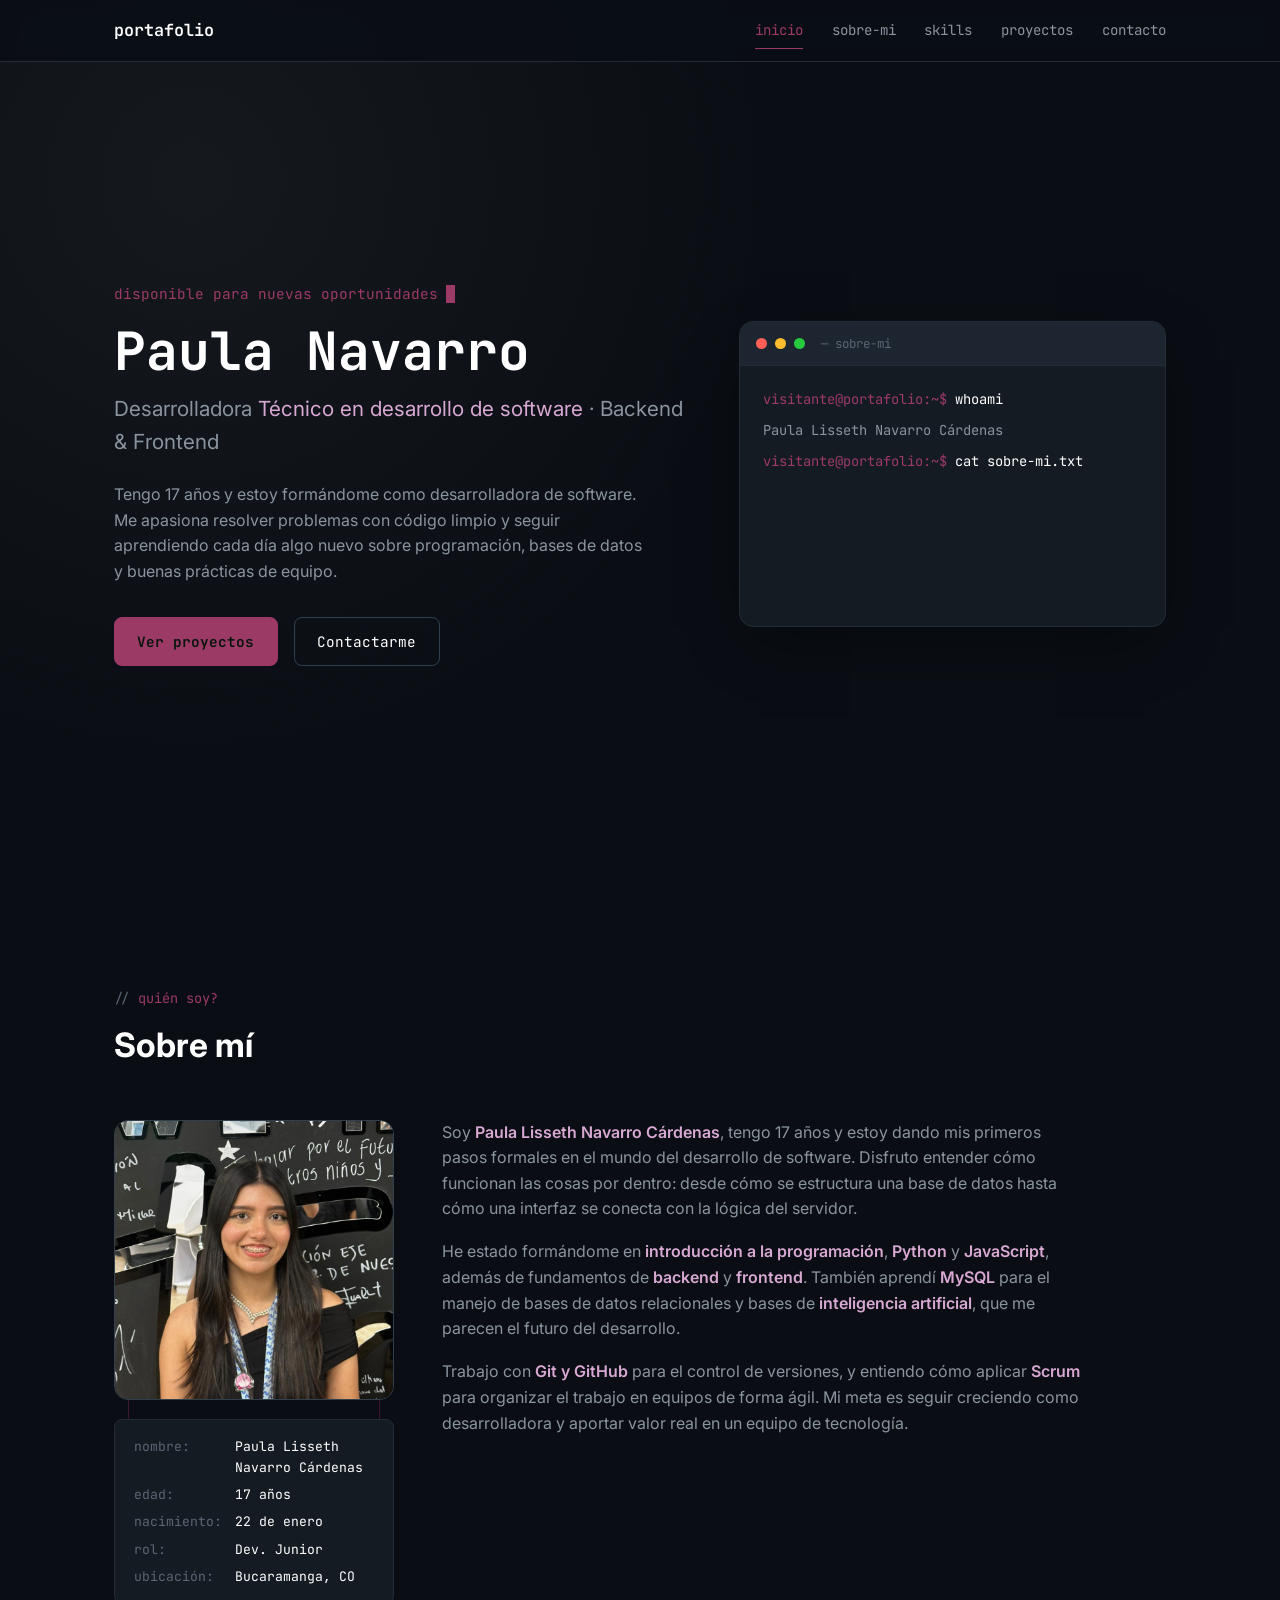
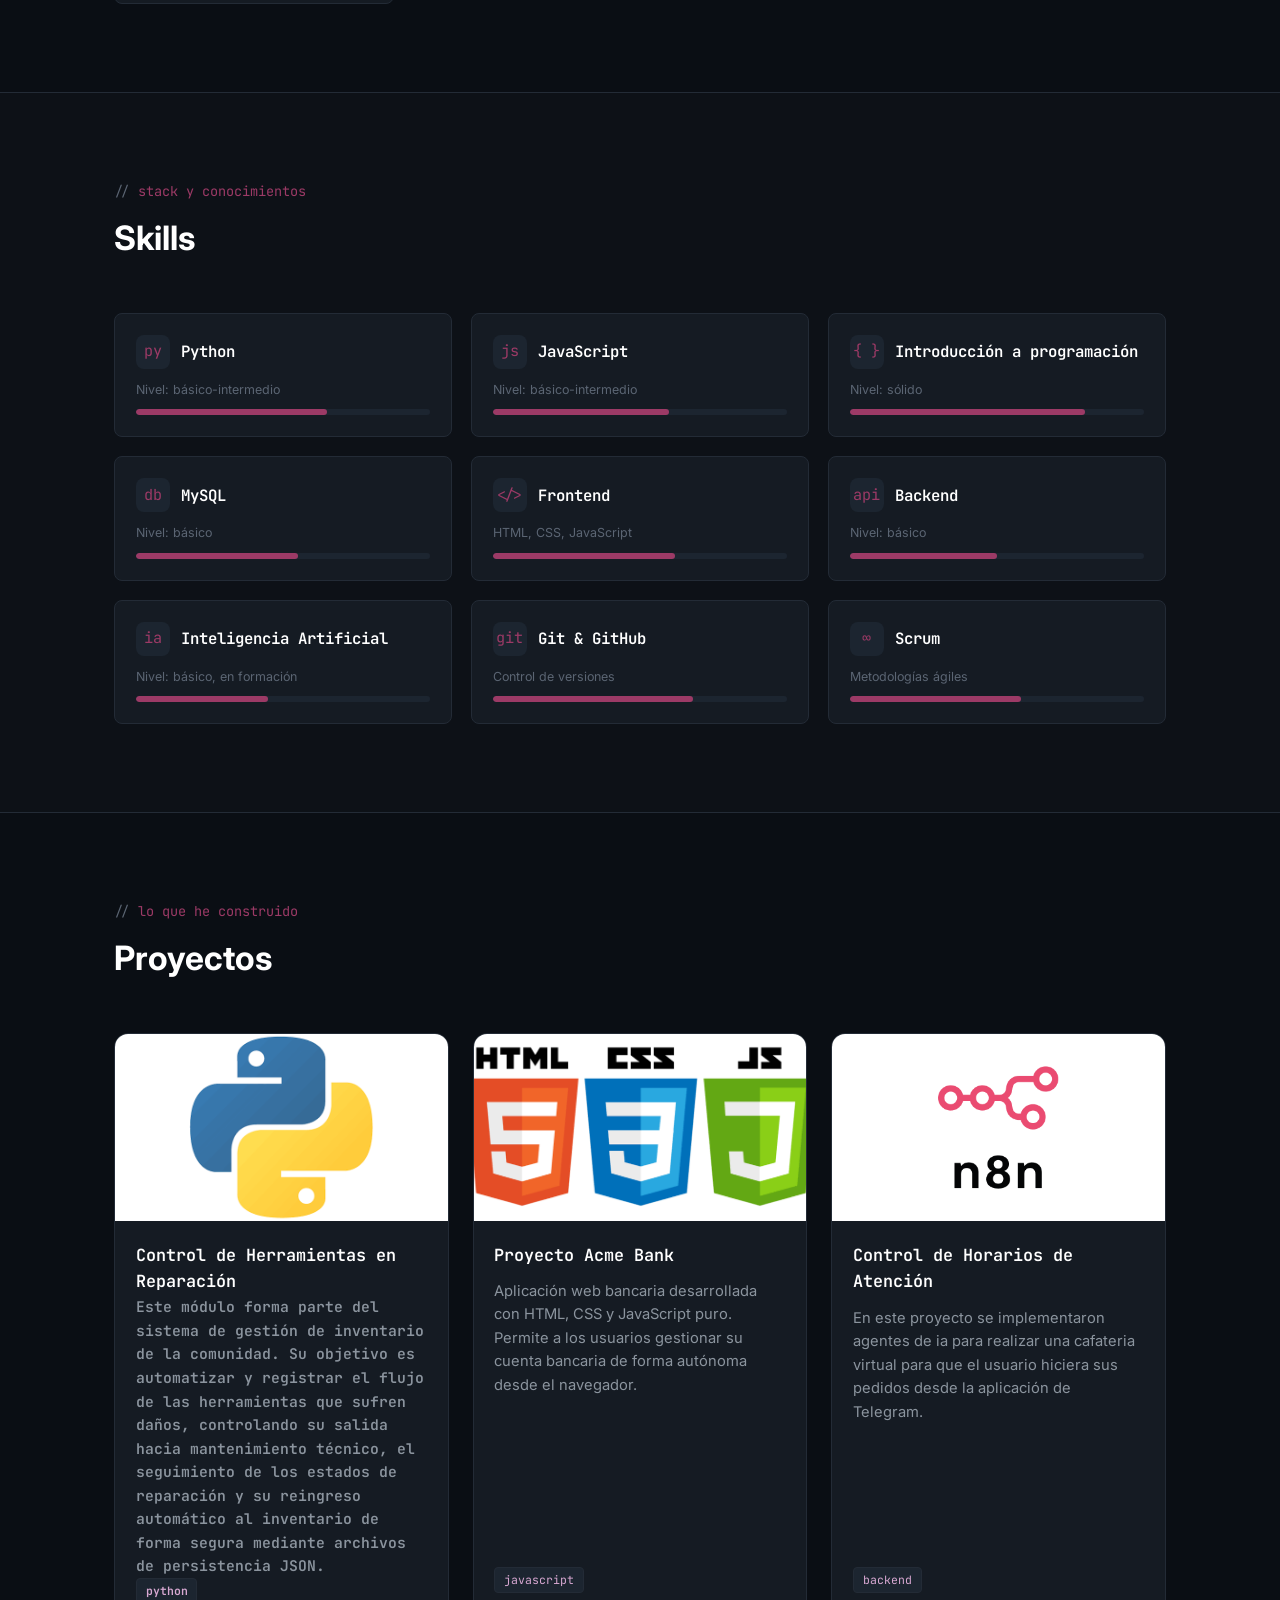
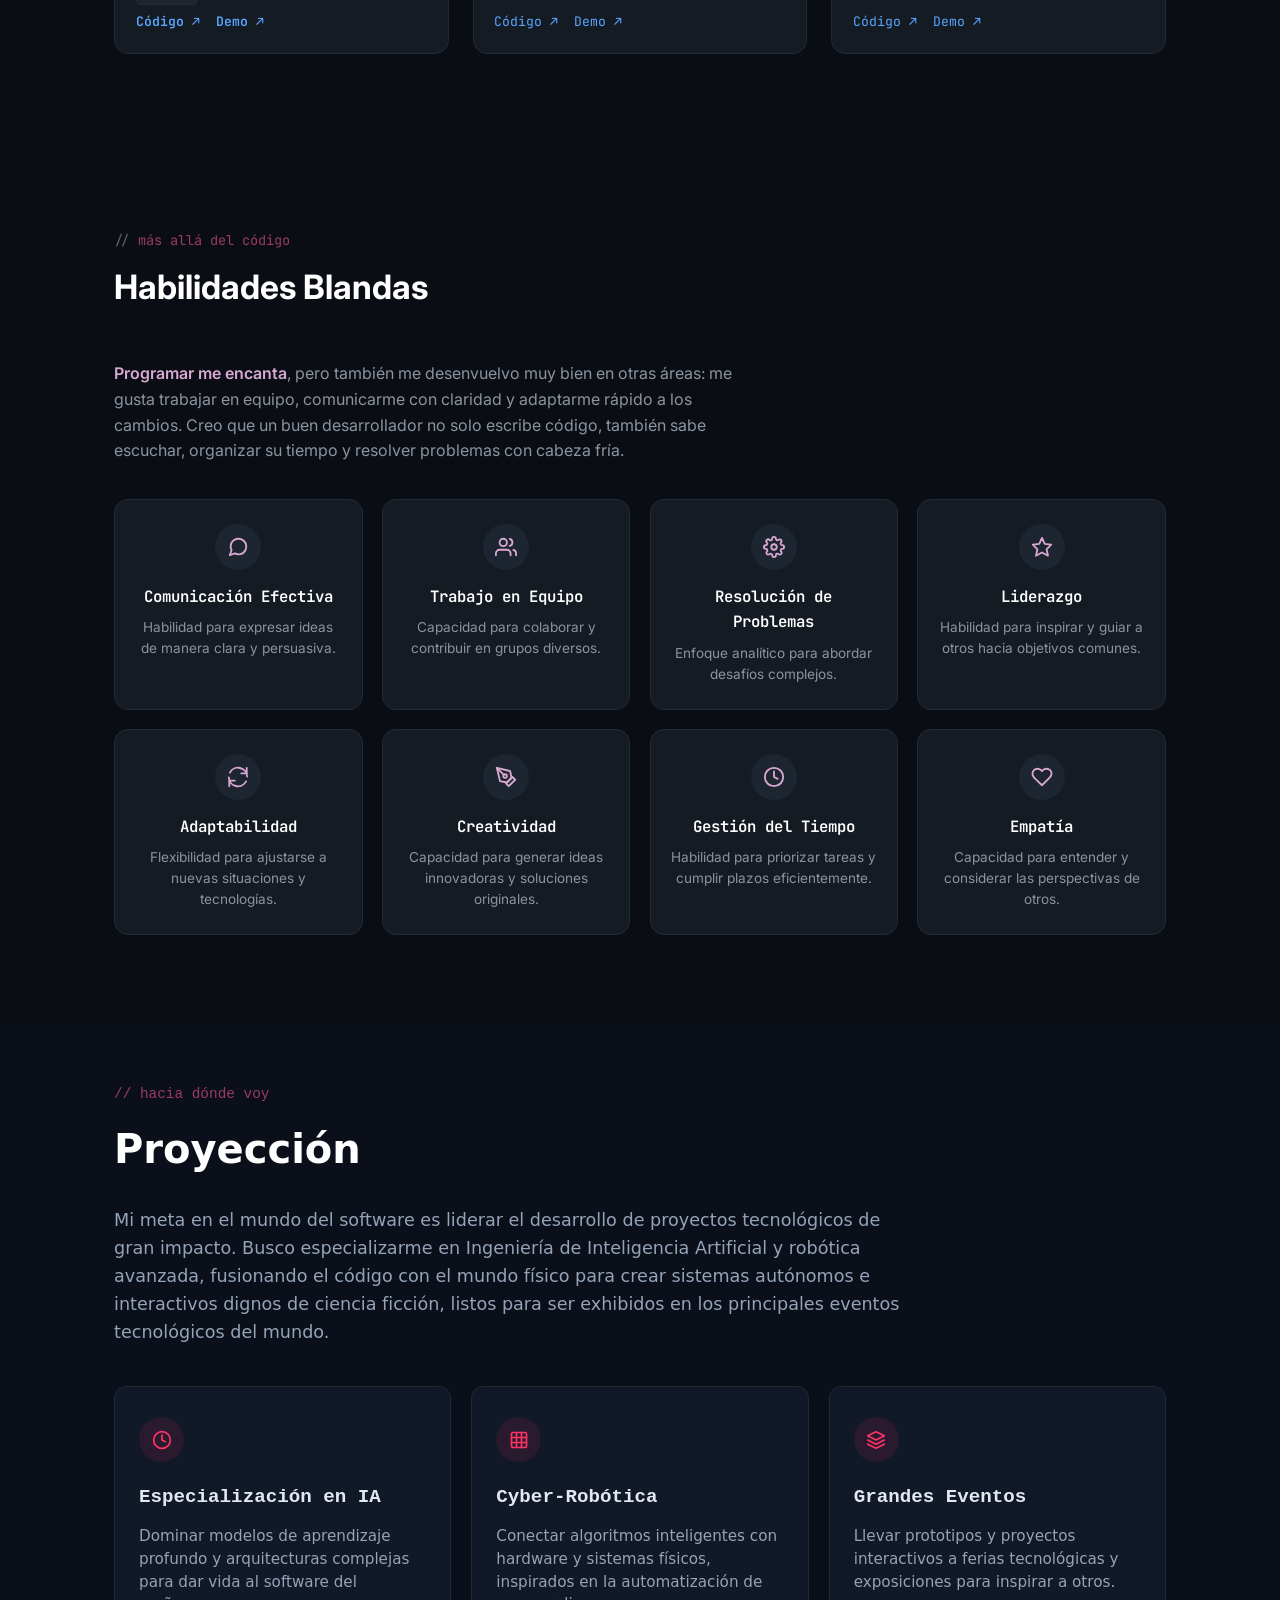
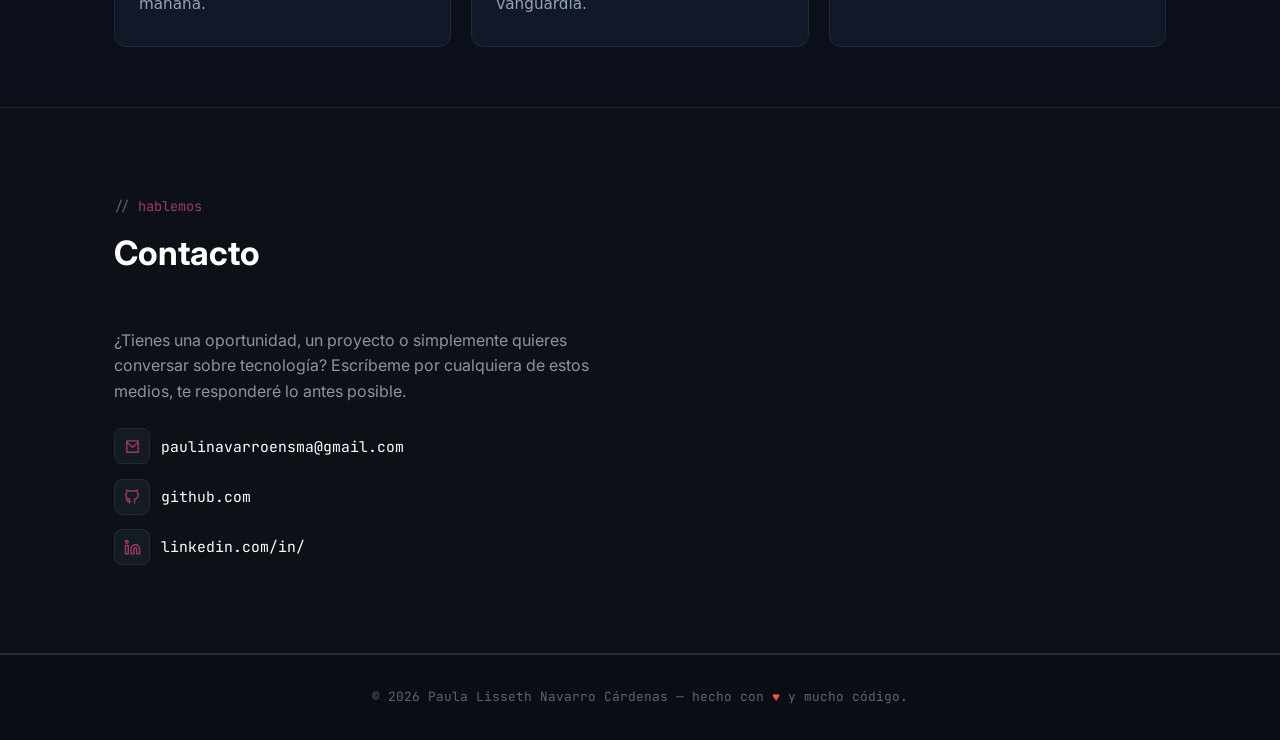
==== commit b223e397: "ultimo commit" ====
--- a/index.html
+++ b/index.html
@@ -463,7 +463,7 @@
                   <span class="contact__icon" aria-hidden="true">
                     <svg viewBox="0 0 24 24" fill="none" stroke-width="2" stroke-linecap="round" stroke-linejoin="round"><path d="M9 19c-4.3 1.4-4.3-2.5-6-3m12 5v-3.5c0-1 .1-1.4-.5-2 2.8-.3 5.5-1.4 5.5-6a4.6 4.6 0 0 0-1.3-3.2 4.2 4.2 0 0 0-.1-3.2s-1.3-.4-4.1 1.6a13.4 13.4 0 0 0-7 0C5.3 2.7 4 3.1 4 3.1a4.2 4.2 0 0 0-.1 3.2A4.6 4.6 0 0 0 2.6 9.5c0 4.6 2.7 5.7 5.5 6-.6.6-.6 1.2-.5 2V21"/></svg>
                   </span>
-                  github.com/tu-usuario
+                  github.com
                 </a>
               </li>
               <li>
@@ -473,26 +473,12 @@
                   </span>
                   linkedin.com/in/
                 </a>
+                
+      
               </li>
             </ul>
-          </div>
-
-          <form class="contact-form" aria-label="Formulario de contacto">
-            <div class="form-group">
-              <label for="name">Nombre</label>
-              <input type="text" id="name" name="name" placeholder="Tu nombre" required />
-            </div>
-            <div class="form-group">
-              <label for="email">Correo</label>
-              <input type="email" id="email" name="email" placeholder="tucorreo@ejemplo.com" required />
-            </div>
-            <div class="form-group">
-              <label for="message">Mensaje</label>
-              <textarea id="message" name="message" placeholder="Escribe tu mensaje..." required></textarea>
-            </div>
-            <button type="submit" class="btn btn--primary">Enviar mensaje</button>
-          </form>
-        </div>
+            
+        
       </div>
     </section>
   </main>
